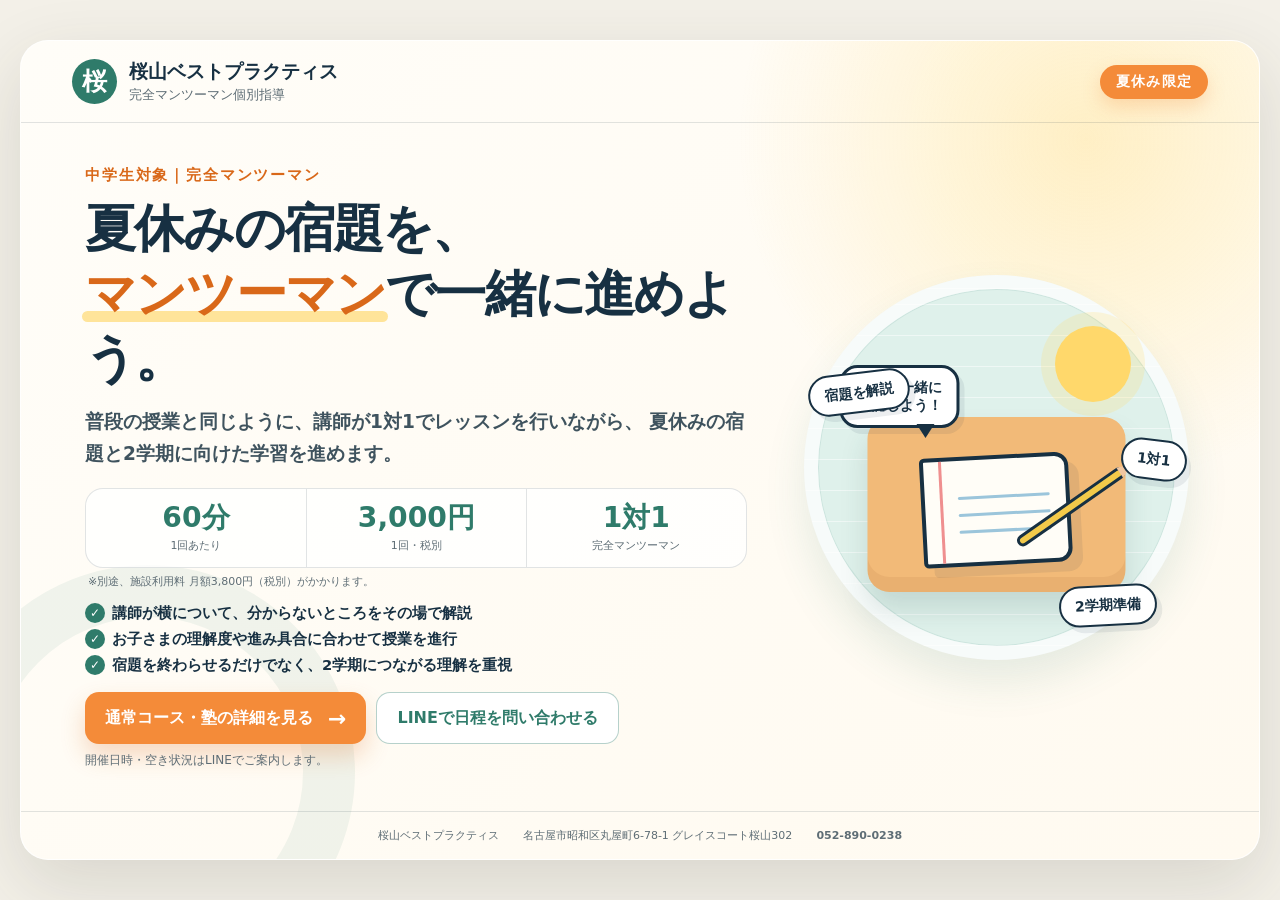
==== summer/index.html @ 12e280a7 "Add files via upload" ====
<!doctype html>
<html lang="ja">
<head>
  <meta charset="utf-8">
  <meta name="viewport" content="width=device-width, initial-scale=1, viewport-fit=cover">
  <meta name="description" content="桜山ベストプラクティスの中学生向け夏休みマンツーマン学習サポート。講師が1対1でレッスンを行いながら、夏休みの宿題と2学期の準備を進めます。">
  <title>夏休みマンツーマン学習サポート｜桜山ベストプラクティス</title>
  <link rel="stylesheet" href="./styles.css">
</head>
<body>
  <main class="summer-page">
    <section class="panel" aria-labelledby="summer-title">
      <header class="topbar">
        <a class="site-logo" href="https://sakurayama-bestpractice.com/" aria-label="桜山ベストプラクティス通常ページへ">
          <span class="site-logo__mark">桜</span>
          <span class="site-logo__text">
            <strong>桜山ベストプラクティス</strong>
            <small>完全マンツーマン個別指導</small>
          </span>
        </a>
        <span class="limited">夏休み限定</span>
      </header>

      <div class="content">
        <div class="copy">
          <p class="eyebrow">中学生対象｜完全マンツーマン</p>
          <h1 id="summer-title">
            夏休みの宿題を、<br>
            <em>マンツーマン</em>で一緒に進めよう。
          </h1>
          <p class="lead">
            普段の授業と同じように、講師が1対1でレッスンを行いながら、
            夏休みの宿題と2学期に向けた学習を進めます。
          </p>

          <div class="feature-row" aria-label="講座の概要">
            <div>
              <b>60分</b>
              <span>1回あたり</span>
            </div>
            <div>
              <b>3,000円</b>
              <span>1回・税別</span>
            </div>
            <div>
              <b>1対1</b>
              <span>完全マンツーマン</span>
            </div>
          </div>
          <p class="fee-note">※別途、施設利用料 月額3,800円（税別）がかかります。</p>

          <ul class="points">
            <li>講師が横について、分からないところをその場で解説</li>
            <li>お子さまの理解度や進み具合に合わせて授業を進行</li>
            <li>宿題を終わらせるだけでなく、2学期につながる理解を重視</li>
          </ul>

          <div class="actions">
            <a class="primary" href="https://sakurayama-bestpractice.com/">
              通常コース・塾の詳細を見る
              <span aria-hidden="true">→</span>
            </a>
            <a class="secondary" href="https://lin.ee/RKEljXL" target="_blank" rel="noopener noreferrer">
              LINEで日程を問い合わせる
            </a>
          </div>

          <p class="note">開催日時・空き状況はLINEでご案内します。</p>
        </div>

        <div class="visual" aria-hidden="true">
          <div class="sun"></div>
          <div class="lesson-card">
            <div class="teacher-bubble">ここを一緒に<br>確認しよう！</div>
            <div class="book">
              <span></span><span></span><span></span>
            </div>
            <div class="pencil"></div>
          </div>
          <div class="bubble bubble-a">宿題を解説</div>
          <div class="bubble bubble-b">1対1</div>
          <div class="bubble bubble-c">2学期準備</div>
        </div>
      </div>

      <footer class="footer">
        <span>桜山ベストプラクティス</span>
        <span>名古屋市昭和区丸屋町6-78-1 グレイスコート桜山302</span>
        <a href="tel:0528900238">052-890-0238</a>
      </footer>
    </section>
  </main>
</body>
</html>
---- summer/styles.css ----
* { box-sizing: border-box; }

:root {
  --ink: #173042;
  --muted: #5e6d75;
  --cream: #fffaf0;
  --orange: #f48b39;
  --orange-dark: #d96819;
  --yellow: #ffd86b;
  --green: #2f7b6a;
  --line: rgba(23, 48, 66, .13);
}

html, body {
  margin: 0;
  min-height: 100%;
  background: #f3f0e8;
  color: var(--ink);
  font-family: "Yu Gothic", "Hiragino Kaku Gothic ProN", "Noto Sans JP", system-ui, sans-serif;
}

body { min-height: 100svh; }
a { color: inherit; }

.summer-page {
  min-height: 100svh;
  padding: clamp(10px, 1.4vw, 22px);
  display: grid;
  place-items: center;
}

.panel {
  width: min(1240px, 100%);
  height: min(820px, calc(100svh - clamp(20px, 2.8vw, 44px)));
  min-height: 570px;
  border-radius: 28px;
  background:
    radial-gradient(circle at 86% 12%, rgba(255, 216, 107, .34), transparent 27%),
    linear-gradient(135deg, #fffdf8 0%, var(--cream) 100%);
  box-shadow: 0 24px 70px rgba(57, 54, 42, .14);
  border: 1px solid rgba(255,255,255,.9);
  overflow: hidden;
  display: grid;
  grid-template-rows: auto 1fr auto;
  position: relative;
}

.panel::before {
  content: "";
  position: absolute;
  left: -80px;
  bottom: -120px;
  width: 310px;
  height: 310px;
  border-radius: 50%;
  border: 52px solid rgba(47,123,106,.07);
  pointer-events: none;
}

.topbar {
  min-height: 80px;
  padding: 18px clamp(24px, 4vw, 58px);
  display: flex;
  align-items: center;
  justify-content: space-between;
  gap: 20px;
  border-bottom: 1px solid var(--line);
  position: relative;
  z-index: 2;
}

.site-logo {
  display: inline-flex;
  align-items: center;
  gap: 12px;
  text-decoration: none;
}

.site-logo__mark {
  display: grid;
  place-items: center;
  width: 45px;
  height: 45px;
  border-radius: 50%;
  background: var(--green);
  color: #fff;
  font-size: 25px;
  font-weight: 800;
  line-height: 1;
}

.site-logo__text {
  display: grid;
  line-height: 1.25;
}

.site-logo__text strong { font-size: clamp(15px, 1.5vw, 20px); }
.site-logo__text small { color: var(--muted); margin-top: 3px; }

.limited {
  padding: 8px 16px;
  border-radius: 999px;
  background: var(--orange);
  color: #fff;
  font-weight: 800;
  letter-spacing: .08em;
  font-size: 14px;
  box-shadow: 0 8px 18px rgba(244,139,57,.25);
}

.content {
  min-height: 0;
  display: grid;
  grid-template-columns: minmax(0, 1.25fr) minmax(330px, .75fr);
  align-items: center;
  gap: clamp(18px, 4vw, 68px);
  padding: clamp(18px, 3.2vw, 48px) clamp(24px, 5vw, 72px);
  position: relative;
  z-index: 1;
}

.copy { align-self: center; }

.eyebrow {
  margin: 0 0 10px;
  color: var(--orange-dark);
  font-weight: 800;
  letter-spacing: .12em;
  font-size: clamp(13px, 1.2vw, 16px);
}

h1 {
  margin: 0;
  font-size: clamp(34px, 4vw, 58px);
  line-height: 1.27;
  letter-spacing: -.035em;
}

h1 em {
  color: var(--orange-dark);
  font-style: normal;
  position: relative;
  white-space: nowrap;
}

h1 em::after {
  content: "";
  position: absolute;
  height: 11px;
  left: -3px;
  right: -3px;
  bottom: 1px;
  background: rgba(255,216,107,.66);
  border-radius: 999px;
  z-index: -1;
}

.lead {
  max-width: 720px;
  margin: 15px 0 17px;
  font-size: clamp(15px, 1.45vw, 19px);
  line-height: 1.75;
  color: #3f535e;
  font-weight: 600;
}

.feature-row {
  display: grid;
  grid-template-columns: repeat(3, minmax(0, 1fr));
  border: 1px solid var(--line);
  background: rgba(255,255,255,.76);
  border-radius: 18px;
  overflow: hidden;
  max-width: 700px;
}

.feature-row > div {
  min-height: 78px;
  padding: 12px 10px;
  display: grid;
  place-items: center;
  align-content: center;
  text-align: center;
}

.feature-row > div + div { border-left: 1px solid var(--line); }
.feature-row b { display: block; color: var(--green); font-size: clamp(20px, 2.2vw, 31px); line-height: 1.15; }
.feature-row span { margin-top: 4px; font-size: 11px; color: var(--muted); }

.fee-note {
  max-width: 700px;
  margin: 6px 3px 0;
  color: var(--muted);
  font-size: 11px;
  line-height: 1.45;
}

.points {
  margin: 15px 0 17px;
  padding: 0;
  list-style: none;
  display: grid;
  gap: 7px;
  font-size: clamp(13px, 1.15vw, 15px);
  font-weight: 650;
}

.points li { position: relative; padding-left: 27px; }
.points li::before {
  content: "✓";
  position: absolute;
  left: 0;
  top: -.1em;
  color: #fff;
  background: var(--green);
  width: 20px;
  height: 20px;
  border-radius: 50%;
  display: grid;
  place-items: center;
  font-size: 12px;
}

.actions { display: flex; flex-wrap: wrap; align-items: center; gap: 10px; }
.actions a {
  min-height: 52px;
  border-radius: 14px;
  padding: 0 20px;
  display: inline-flex;
  align-items: center;
  justify-content: center;
  gap: 15px;
  text-decoration: none;
  font-weight: 800;
  transition: transform .2s ease, box-shadow .2s ease;
}
.actions a:hover { transform: translateY(-2px); }
.primary { background: var(--orange); color: #fff; box-shadow: 0 12px 24px rgba(217,104,25,.24); }
.primary span { font-size: 22px; }
.secondary { background: #fff; border: 1px solid rgba(47,123,106,.35); color: var(--green); }
.note { margin: 8px 0 0; color: var(--muted); font-size: 12px; }

.visual {
  width: min(385px, 100%);
  aspect-ratio: 1 / 1;
  justify-self: center;
  position: relative;
  border-radius: 50%;
  background:
    repeating-linear-gradient(0deg, rgba(255,255,255,.5) 0, rgba(255,255,255,.5) 1px, transparent 1px, transparent 31px),
    #dff1eb;
  border: 14px solid rgba(255,255,255,.75);
  box-shadow: inset 0 0 0 1px rgba(47,123,106,.1), 0 22px 42px rgba(47,123,106,.12);
}

.sun { position: absolute; width: 76px; height: 76px; right: 44px; top: 37px; border-radius: 50%; background: var(--yellow); box-shadow: 0 0 0 14px rgba(255,216,107,.22); }

.lesson-card {
  position: absolute;
  left: 50%;
  bottom: 54px;
  width: 72%;
  height: 49%;
  transform: translateX(-50%);
  border-radius: 22px;
  background: #f2ba78;
  box-shadow: inset 0 -15px 0 rgba(158,92,44,.10), 0 18px 28px rgba(40,79,72,.15);
}

.book {
  position: absolute;
  width: 58%;
  height: 63%;
  left: 21%;
  top: 22%;
  background: #fffdf7;
  border: 4px solid var(--ink);
  transform: rotate(-3deg);
  border-radius: 5px 14px 14px 5px;
  padding: 22px 16px 10px;
  box-shadow: 10px 10px 0 rgba(23,48,66,.08);
}
.book::before { content: ""; position: absolute; left: 15px; top: 0; bottom: 0; width: 3px; background: #ef8f8f; }
.book span { display: block; height: 3px; margin: 14px 0 0 17px; border-radius: 999px; background: #9bc5db; }

.pencil {
  position: absolute;
  width: 50%;
  height: 12px;
  right: -4%;
  top: 48%;
  background: #f3ca4a;
  border: 3px solid var(--ink);
  border-radius: 999px;
  transform: rotate(-35deg);
}
.pencil::after { content: ""; position: absolute; right: -13px; top: -3px; border-top: 6px solid transparent; border-bottom: 6px solid transparent; border-left: 15px solid #f0c6a0; }

.teacher-bubble {
  position: absolute;
  left: -28px;
  top: -52px;
  padding: 10px 15px;
  border-radius: 18px;
  background: #fff;
  border: 3px solid var(--ink);
  font-weight: 800;
  font-size: 14px;
  line-height: 1.35;
  box-shadow: 5px 6px 0 rgba(23,48,66,.08);
}
.teacher-bubble::after { content: ""; position: absolute; right: 22px; bottom: -13px; border-top: 14px solid var(--ink); border-left: 9px solid transparent; border-right: 9px solid transparent; }

.bubble { position: absolute; padding: 9px 14px; background: #fff; border: 2px solid var(--ink); border-radius: 999px; font-weight: 800; font-size: clamp(12px, 1.1vw, 15px); box-shadow: 5px 6px 0 rgba(23,48,66,.08); }
.bubble-a { left: -10px; top: 83px; transform: rotate(-7deg); }
.bubble-b { right: -12px; top: 150px; transform: rotate(7deg); }
.bubble-c { right: 18px; bottom: 20px; transform: rotate(-3deg); }

.footer {
  min-height: 48px;
  padding: 10px clamp(24px, 4vw, 58px);
  display: flex;
  justify-content: center;
  flex-wrap: wrap;
  align-items: center;
  gap: 8px 24px;
  border-top: 1px solid var(--line);
  color: var(--muted);
  font-size: 11px;
  position: relative;
  z-index: 2;
}
.footer a { text-decoration: none; font-weight: 700; }

@media (min-width: 781px) and (max-height: 690px) {
  .panel { min-height: 540px; }
  .topbar { min-height: 64px; padding-top: 10px; padding-bottom: 10px; }
  .content { padding-top: 12px; padding-bottom: 12px; }
  h1 { font-size: clamp(31px, 3.4vw, 47px); }
  .lead { margin: 9px 0 10px; line-height: 1.5; }
  .feature-row > div { min-height: 60px; }
  .points { margin: 9px 0; gap: 4px; }
  .actions a { min-height: 44px; }
  .visual { width: min(305px, 100%); }
}

@media (max-width: 780px) {
  .summer-page { padding: 0; display: block; }
  .panel { width: 100%; height: 100svh; min-height: 620px; border-radius: 0; box-shadow: none; grid-template-rows: auto 1fr auto; }
  .topbar { min-height: 58px; padding: 9px 15px; }
  .site-logo { gap: 8px; }
  .site-logo__mark { width: 35px; height: 35px; font-size: 20px; }
  .site-logo__text strong { font-size: 13px; }
  .site-logo__text small { font-size: 9px; margin-top: 1px; }
  .limited { padding: 6px 10px; font-size: 11px; }
  .content { min-height: 0; display: block; padding: 11px 17px 8px; overflow: hidden; }
  .copy { height: 100%; display: flex; flex-direction: column; }
  .eyebrow { margin-bottom: 5px; font-size: 11px; }
  h1 { font-size: clamp(25px, 7.6vw, 35px); line-height: 1.2; }
  h1 br { display: none; }
  .lead { margin: 7px 0 8px; font-size: 12px; line-height: 1.47; }
  .feature-row { border-radius: 13px; }
  .feature-row > div { min-height: 53px; padding: 6px 4px; }
  .feature-row b { font-size: clamp(17px, 5vw, 22px); }
  .feature-row span { font-size: 9px; }
  .fee-note { margin-top: 4px; font-size: 9px; }
  .points { margin: 8px 0; gap: 4px; font-size: 10.5px; line-height: 1.35; }
  .points li { padding-left: 21px; }
  .points li::before { width: 16px; height: 16px; font-size: 9px; }
  .visual { display: none; }
  .actions { margin-top: auto; display: grid; grid-template-columns: 1fr; gap: 7px; }
  .actions a { min-height: 42px; padding: 0 12px; border-radius: 11px; font-size: 13px; }
  .secondary { min-height: 38px !important; }
  .note { margin-top: 4px; text-align: center; font-size: 9px; }
  .footer { min-height: 37px; padding: 6px 12px; gap: 2px 10px; font-size: 8px; }
  .footer span:nth-child(2) { display: none; }
}

@media (max-width: 380px), (max-height: 650px) and (max-width: 780px) {
  .panel { min-height: 560px; }
  .topbar { min-height: 52px; }
  .site-logo__mark { width: 31px; height: 31px; }
  .site-logo__text strong { font-size: 12px; }
  .site-logo__text small { font-size: 8px; }
  .content { padding-top: 7px; }
  h1 { font-size: 24px; }
  .lead { font-size: 10.5px; line-height: 1.35; }
  .feature-row > div { min-height: 47px; }
  .points { font-size: 9.5px; }
  .actions a { min-height: 37px; }
}
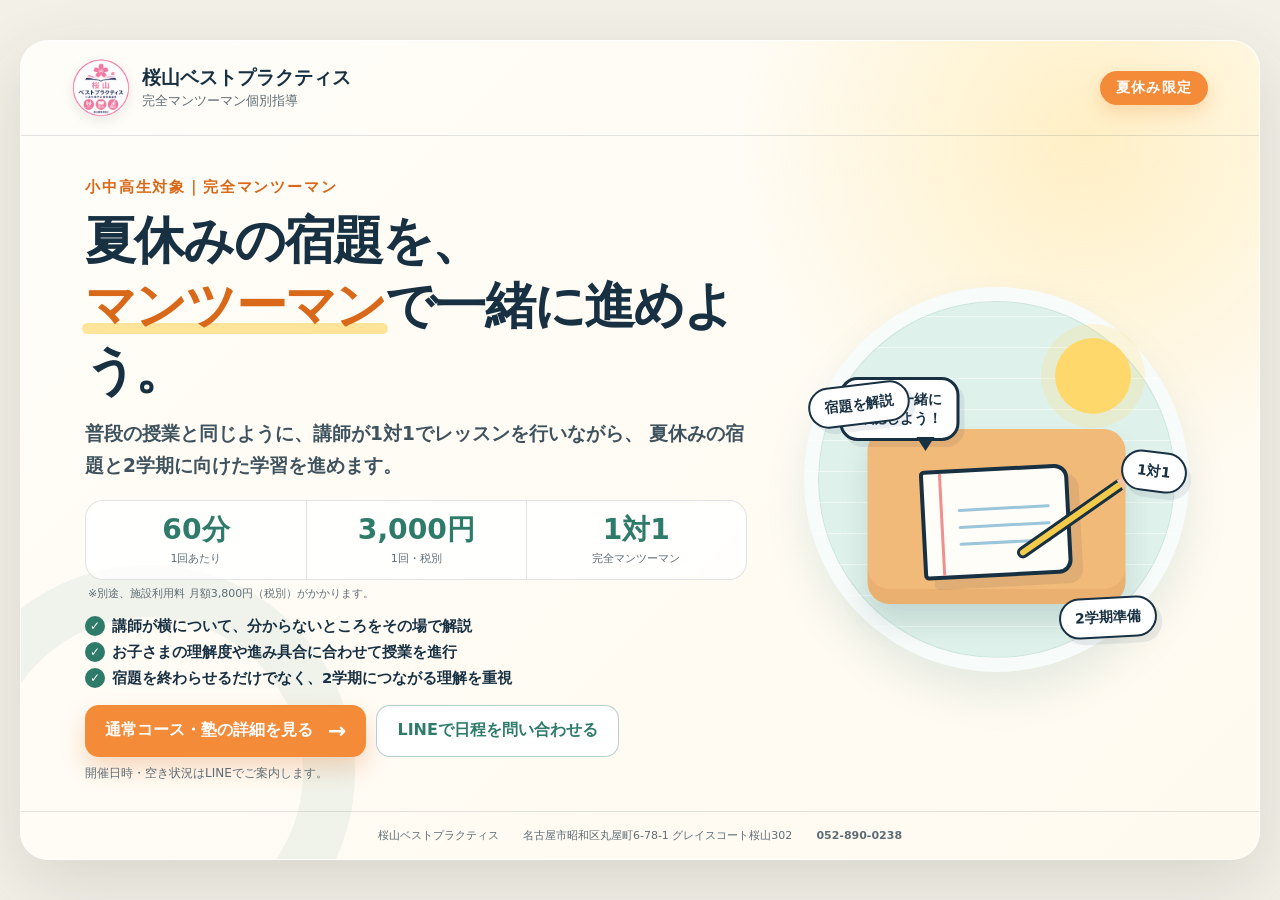
==== commit c6dc364f: "Add files via upload" ====
--- a/summer/index.html
+++ b/summer/index.html
@@ -3,7 +3,7 @@
 <head>
   <meta charset="utf-8">
   <meta name="viewport" content="width=device-width, initial-scale=1, viewport-fit=cover">
-  <meta name="description" content="桜山ベストプラクティスの中学生向け夏休みマンツーマン学習サポート。講師が1対1でレッスンを行いながら、夏休みの宿題と2学期の準備を進めます。">
+  <meta name="description" content="桜山ベストプラクティスの小中高生向け夏休みマンツーマン学習サポート。講師が1対1でレッスンを行いながら、夏休みの宿題と2学期の準備を進めます。">
   <title>夏休みマンツーマン学習サポート｜桜山ベストプラクティス</title>
   <link rel="stylesheet" href="./styles.css">
 </head>
@@ -12,7 +12,7 @@
     <section class="panel" aria-labelledby="summer-title">
       <header class="topbar">
         <a class="site-logo" href="https://sakurayama-bestpractice.com/" aria-label="桜山ベストプラクティス通常ページへ">
-          <span class="site-logo__mark">桜</span>
+          <img class="site-logo__image" src="./logo.png" alt="桜山ベストプラクティス ロゴ">
           <span class="site-logo__text">
             <strong>桜山ベストプラクティス</strong>
             <small>完全マンツーマン個別指導</small>
@@ -23,7 +23,7 @@
 
       <div class="content">
         <div class="copy">
-          <p class="eyebrow">中学生対象｜完全マンツーマン</p>
+          <p class="eyebrow">小中高生対象｜完全マンツーマン</p>
           <h1 id="summer-title">
             夏休みの宿題を、<br>
             <em>マンツーマン</em>で一緒に進めよう。
--- a/summer/styles.css
+++ b/summer/styles.css
@@ -76,17 +76,14 @@
   text-decoration: none;
 }
 
-.site-logo__mark {
-  display: grid;
-  place-items: center;
-  width: 45px;
-  height: 45px;
+.site-logo__image {
+  width: 58px;
+  height: 58px;
   border-radius: 50%;
-  background: var(--green);
-  color: #fff;
-  font-size: 25px;
-  font-weight: 800;
-  line-height: 1;
+  object-fit: cover;
+  flex: 0 0 auto;
+  box-shadow: 0 4px 12px rgba(0,0,0,.08);
+  background: #fff;
 }
 
 .site-logo__text {
@@ -349,7 +346,7 @@
   .panel { width: 100%; height: 100svh; min-height: 620px; border-radius: 0; box-shadow: none; grid-template-rows: auto 1fr auto; }
   .topbar { min-height: 58px; padding: 9px 15px; }
   .site-logo { gap: 8px; }
-  .site-logo__mark { width: 35px; height: 35px; font-size: 20px; }
+  .site-logo__image { width: 40px; height: 40px; }
   .site-logo__text strong { font-size: 13px; }
   .site-logo__text small { font-size: 9px; margin-top: 1px; }
   .limited { padding: 6px 10px; font-size: 11px; }
@@ -379,7 +376,7 @@
 @media (max-width: 380px), (max-height: 650px) and (max-width: 780px) {
   .panel { min-height: 560px; }
   .topbar { min-height: 52px; }
-  .site-logo__mark { width: 31px; height: 31px; }
+  .site-logo__image { width: 36px; height: 36px; }
   .site-logo__text strong { font-size: 12px; }
   .site-logo__text small { font-size: 8px; }
   .content { padding-top: 7px; }
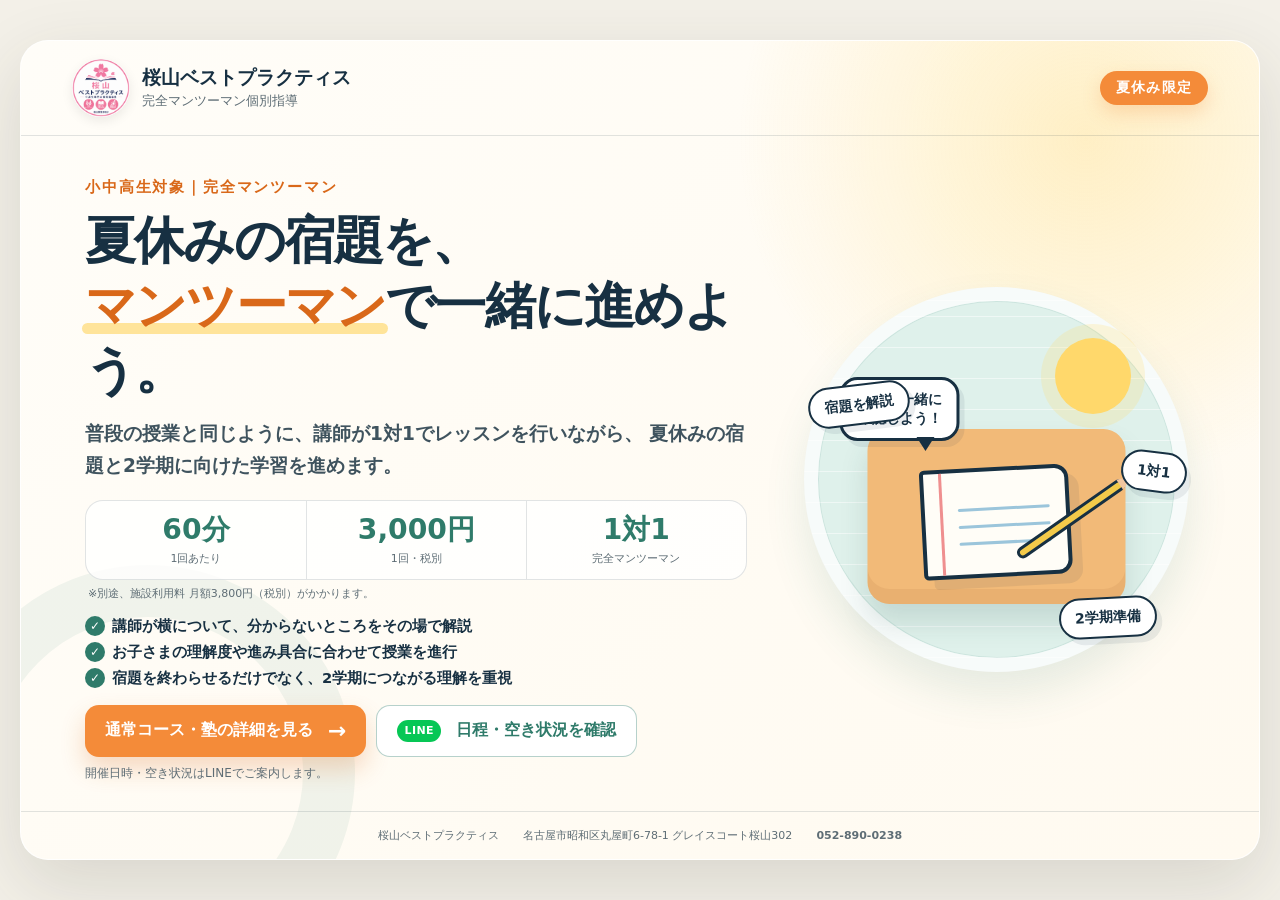
==== commit 5036104e: "Add files via upload" ====
--- a/summer/index.html
+++ b/summer/index.html
@@ -61,7 +61,8 @@
               <span aria-hidden="true">→</span>
             </a>
             <a class="secondary" href="https://lin.ee/RKEljXL" target="_blank" rel="noopener noreferrer">
-              LINEで日程を問い合わせる
+              <span class="line-chip">LINE</span>
+              <span>日程・空き状況を確認</span>
             </a>
           </div>
 
--- a/summer/styles.css
+++ b/summer/styles.css
@@ -235,6 +235,19 @@
 .primary { background: var(--orange); color: #fff; box-shadow: 0 12px 24px rgba(217,104,25,.24); }
 .primary span { font-size: 22px; }
 .secondary { background: #fff; border: 1px solid rgba(47,123,106,.35); color: var(--green); }
+.line-chip {
+  display: inline-grid;
+  place-items: center;
+  min-width: 42px;
+  min-height: 22px;
+  padding: 2px 7px;
+  border-radius: 999px;
+  background: #06c755;
+  color: #fff;
+  font-size: 11px;
+  font-weight: 900;
+  letter-spacing: .04em;
+}
 .note { margin: 8px 0 0; color: var(--muted); font-size: 12px; }
 
 .visual {
@@ -350,25 +363,59 @@
   .site-logo__text strong { font-size: 13px; }
   .site-logo__text small { font-size: 9px; margin-top: 1px; }
   .limited { padding: 6px 10px; font-size: 11px; }
-  .content { min-height: 0; display: block; padding: 11px 17px 8px; overflow: hidden; }
+  .content { min-height: 0; display: block; padding: 10px 17px 8px; overflow: hidden; }
   .copy { height: 100%; display: flex; flex-direction: column; }
-  .eyebrow { margin-bottom: 5px; font-size: 11px; }
-  h1 { font-size: clamp(25px, 7.6vw, 35px); line-height: 1.2; }
+  .eyebrow { order: 1; margin-bottom: 5px; font-size: 11px; }
+  h1 { order: 2; font-size: clamp(25px, 7.6vw, 35px); line-height: 1.2; }
   h1 br { display: none; }
-  .lead { margin: 7px 0 8px; font-size: 12px; line-height: 1.47; }
-  .feature-row { border-radius: 13px; }
+  .lead { order: 3; margin: 7px 0 8px; font-size: 12px; line-height: 1.47; }
+  .feature-row { order: 4; border-radius: 13px; }
   .feature-row > div { min-height: 53px; padding: 6px 4px; }
   .feature-row b { font-size: clamp(17px, 5vw, 22px); }
   .feature-row span { font-size: 9px; }
-  .fee-note { margin-top: 4px; font-size: 9px; }
-  .points { margin: 8px 0; gap: 4px; font-size: 10.5px; line-height: 1.35; }
+  .fee-note { order: 5; margin: 4px 0 0; font-size: 9px; }
+  .actions {
+    order: 6;
+    margin: 10px 0 0;
+    display: grid;
+    grid-template-columns: 1fr;
+    gap: 8px;
+  }
+  .actions a {
+    width: 100%;
+    padding: 0 14px;
+    border-radius: 13px;
+    font-size: 13px;
+  }
+  .actions .secondary {
+    order: -1;
+    min-height: 52px !important;
+    background: #06c755;
+    color: #fff;
+    border: 2px solid #06c755;
+    box-shadow: 0 10px 22px rgba(6,199,85,.26);
+    font-size: 14px;
+  }
+  .actions .secondary .line-chip {
+    background: #fff;
+    color: #06a847;
+    min-width: 46px;
+    min-height: 24px;
+    font-size: 11px;
+  }
+  .actions .primary {
+    min-height: 46px;
+    background: #fff;
+    color: var(--orange-dark);
+    border: 2px solid var(--orange);
+    box-shadow: 0 7px 16px rgba(217,104,25,.12);
+  }
+  .actions .primary span { font-size: 18px; }
+  .note { order: 7; margin: 4px 0 0; text-align: center; font-size: 9px; }
+  .points { order: 8; margin: 9px 0 0; gap: 4px; font-size: 10.5px; line-height: 1.35; }
   .points li { padding-left: 21px; }
   .points li::before { width: 16px; height: 16px; font-size: 9px; }
   .visual { display: none; }
-  .actions { margin-top: auto; display: grid; grid-template-columns: 1fr; gap: 7px; }
-  .actions a { min-height: 42px; padding: 0 12px; border-radius: 11px; font-size: 13px; }
-  .secondary { min-height: 38px !important; }
-  .note { margin-top: 4px; text-align: center; font-size: 9px; }
   .footer { min-height: 37px; padding: 6px 12px; gap: 2px 10px; font-size: 8px; }
   .footer span:nth-child(2) { display: none; }
 }
@@ -384,5 +431,7 @@
   .lead { font-size: 10.5px; line-height: 1.35; }
   .feature-row > div { min-height: 47px; }
   .points { font-size: 9.5px; }
-  .actions a { min-height: 37px; }
-}
+  .actions .secondary { min-height: 45px !important; }
+  .actions .primary { min-height: 40px; }
+  .points { font-size: 9px; margin-top: 6px; }
+}
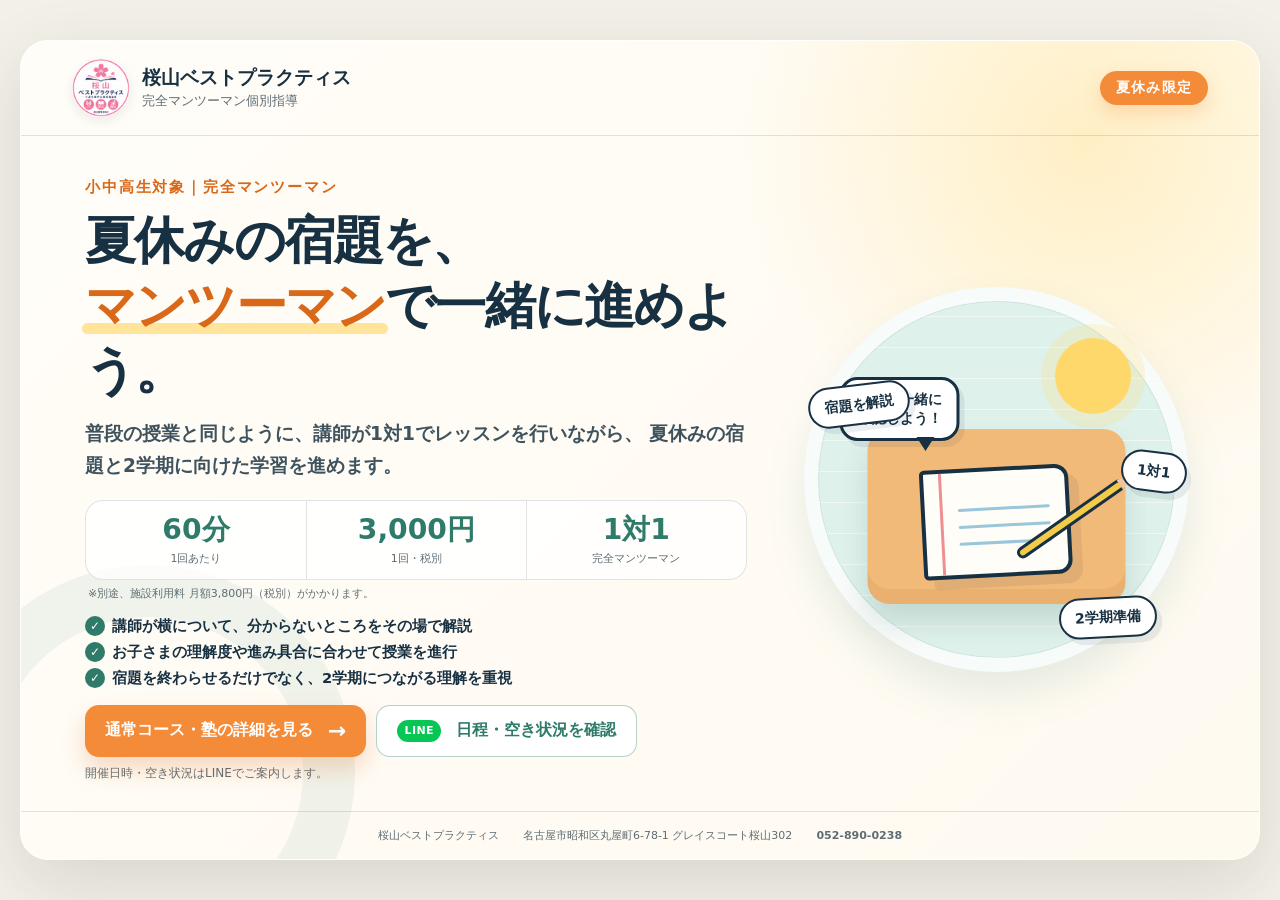
==== commit a3055ef1: "Add files via upload" ====
--- a/summer/index.html
+++ b/summer/index.html
@@ -6,6 +6,25 @@
   <meta name="description" content="桜山ベストプラクティスの小中高生向け夏休みマンツーマン学習サポート。講師が1対1でレッスンを行いながら、夏休みの宿題と2学期の準備を進めます。">
   <title>夏休みマンツーマン学習サポート｜桜山ベストプラクティス</title>
   <link rel="stylesheet" href="./styles.css">
+
+  <style>
+    /* Link click fix: keep real buttons/logos above decorative layers */
+    .site-logo,
+    .actions,
+    .actions a,
+    .primary,
+    .secondary,
+    .footer a {
+      position: relative;
+      z-index: 20;
+      pointer-events: auto;
+    }
+
+    .visual,
+    .visual * {
+      pointer-events: none;
+    }
+  </style>
 </head>
 <body>
   <main class="summer-page">
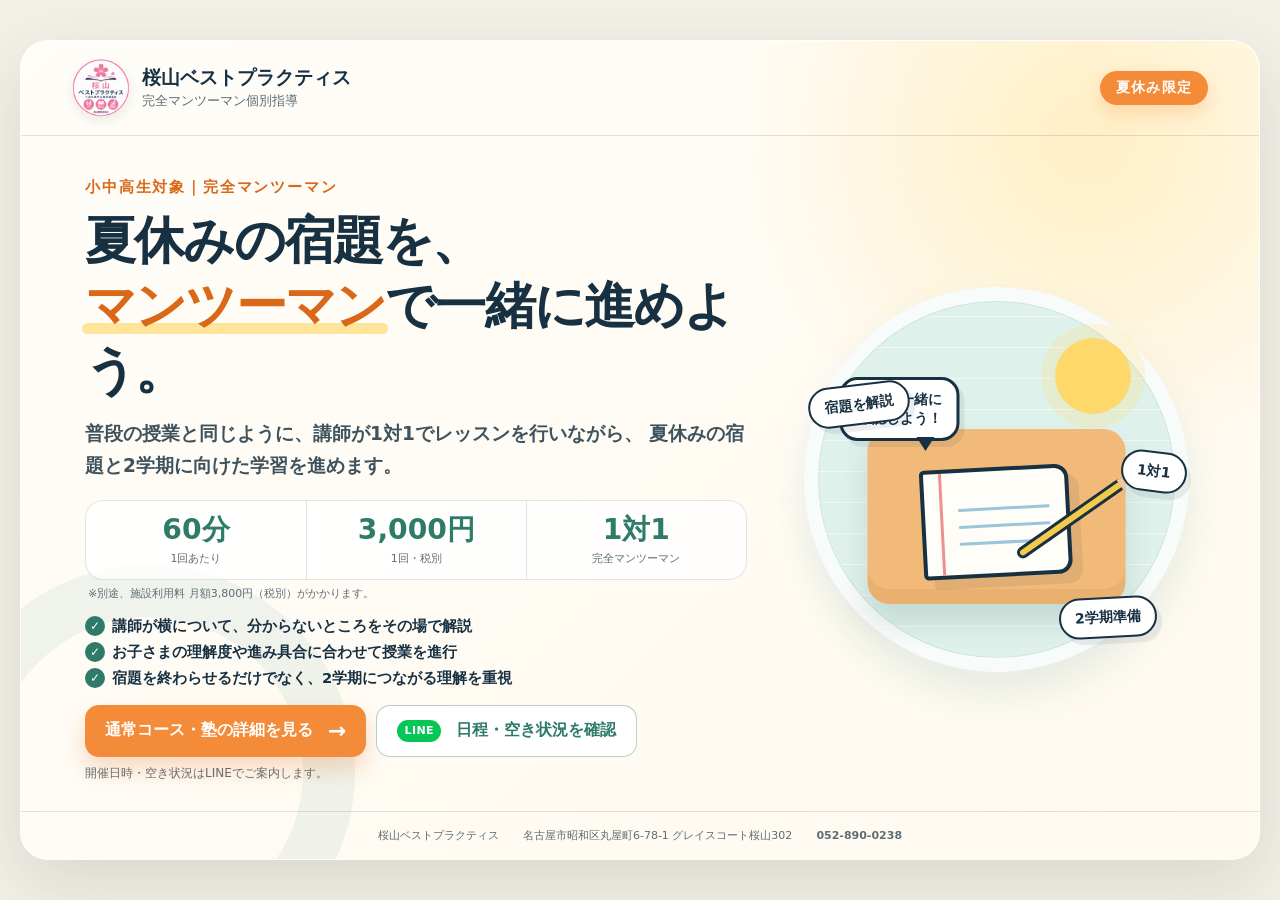
==== commit d82043df: "Add files via upload" ====
--- a/summer/index.html
+++ b/summer/index.html
@@ -8,21 +8,90 @@
   <link rel="stylesheet" href="./styles.css">
 
   <style>
-    /* Link click fix: keep real buttons/logos above decorative layers */
+    /* Tap fix: decorative layers must never block buttons */
+    .visual,
+    .visual *,
+    .sun,
+    .lesson-card,
+    .teacher-bubble,
+    .book,
+    .pencil,
+    .bubble,
+    .panel::before,
+    .panel::after,
+    .content::before,
+    .content::after {
+      pointer-events: none !important;
+    }
+
     .site-logo,
     .actions,
     .actions a,
     .primary,
     .secondary,
-    .footer a {
-      position: relative;
-      z-index: 20;
-      pointer-events: auto;
-    }
-
-    .visual,
-    .visual * {
-      pointer-events: none;
+    .footer a,
+    .summer-fixed-actions,
+    .summer-fixed-actions a {
+      position: relative !important;
+      z-index: 9999 !important;
+      pointer-events: auto !important;
+      touch-action: manipulation;
+      -webkit-tap-highlight-color: rgba(0,0,0,.08);
+    }
+
+    .summer-fixed-actions {
+      position: fixed !important;
+      left: 12px !important;
+      right: 12px !important;
+      bottom: max(12px, env(safe-area-inset-bottom)) !important;
+      display: grid !important;
+      grid-template-columns: 1fr 1fr !important;
+      gap: 10px !important;
+      padding: 10px !important;
+      border-radius: 18px !important;
+      background: rgba(255,255,255,.94) !important;
+      box-shadow: 0 10px 30px rgba(11,46,103,.18) !important;
+      backdrop-filter: blur(10px);
+    }
+
+    .summer-fixed-actions a {
+      display: grid !important;
+      place-items: center !important;
+      min-height: 48px !important;
+      padding: 10px 8px !important;
+      border-radius: 14px !important;
+      font-weight: 900 !important;
+      font-size: 14px !important;
+      line-height: 1.25 !important;
+      text-align: center !important;
+      text-decoration: none !important;
+    }
+
+    .summer-fixed-actions__normal {
+      color: #0b2e67 !important;
+      background: #fff !important;
+      border: 2px solid #0b2e67 !important;
+    }
+
+    .summer-fixed-actions__line {
+      color: #fff !important;
+      background: #06c755 !important;
+      border: 2px solid #06c755 !important;
+    }
+
+    @media (min-width: 761px) {
+      .summer-fixed-actions {
+        display: none !important;
+      }
+    }
+
+    @media (max-width: 760px) {
+      body {
+        padding-bottom: 94px !important;
+      }
+      .actions a {
+        min-height: 54px;
+      }
     }
   </style>
 </head>
@@ -75,11 +144,11 @@
           </ul>
 
           <div class="actions">
-            <a class="primary" href="https://sakurayama-bestpractice.com/">
+            <a id="normal-lp-link" class="primary" href="https://sakurayama-bestpractice.com/">
               通常コース・塾の詳細を見る
               <span aria-hidden="true">→</span>
             </a>
-            <a class="secondary" href="https://lin.ee/RKEljXL" target="_blank" rel="noopener noreferrer">
+            <a id="line-link" class="secondary" href="https://lin.ee/RKEljXL" target="_blank" rel="noopener noreferrer">
               <span class="line-chip">LINE</span>
               <span>日程・空き状況を確認</span>
             </a>
@@ -110,5 +179,37 @@
       </footer>
     </section>
   </main>
+
+  <script>
+    document.addEventListener('DOMContentLoaded', function () {
+      document.querySelectorAll('[data-force-url], #normal-lp-link, #line-link, .site-logo').forEach(function (el) {
+        var url = el.getAttribute('data-force-url') || el.getAttribute('href');
+        if (!url) return;
+
+        el.addEventListener('click', function (event) {
+          event.preventDefault();
+          event.stopPropagation();
+
+          if (url.indexOf('lin.ee') !== -1) {
+            window.open(url, '_blank', 'noopener');
+          } else {
+            window.location.href = url;
+          }
+        }, true);
+
+        el.addEventListener('touchend', function (event) {
+          event.preventDefault();
+          event.stopPropagation();
+
+          if (url.indexOf('lin.ee') !== -1) {
+            window.open(url, '_blank', 'noopener');
+          } else {
+            window.location.href = url;
+          }
+        }, true);
+      });
+    });
+  </script>
+
 </body>
 </html>
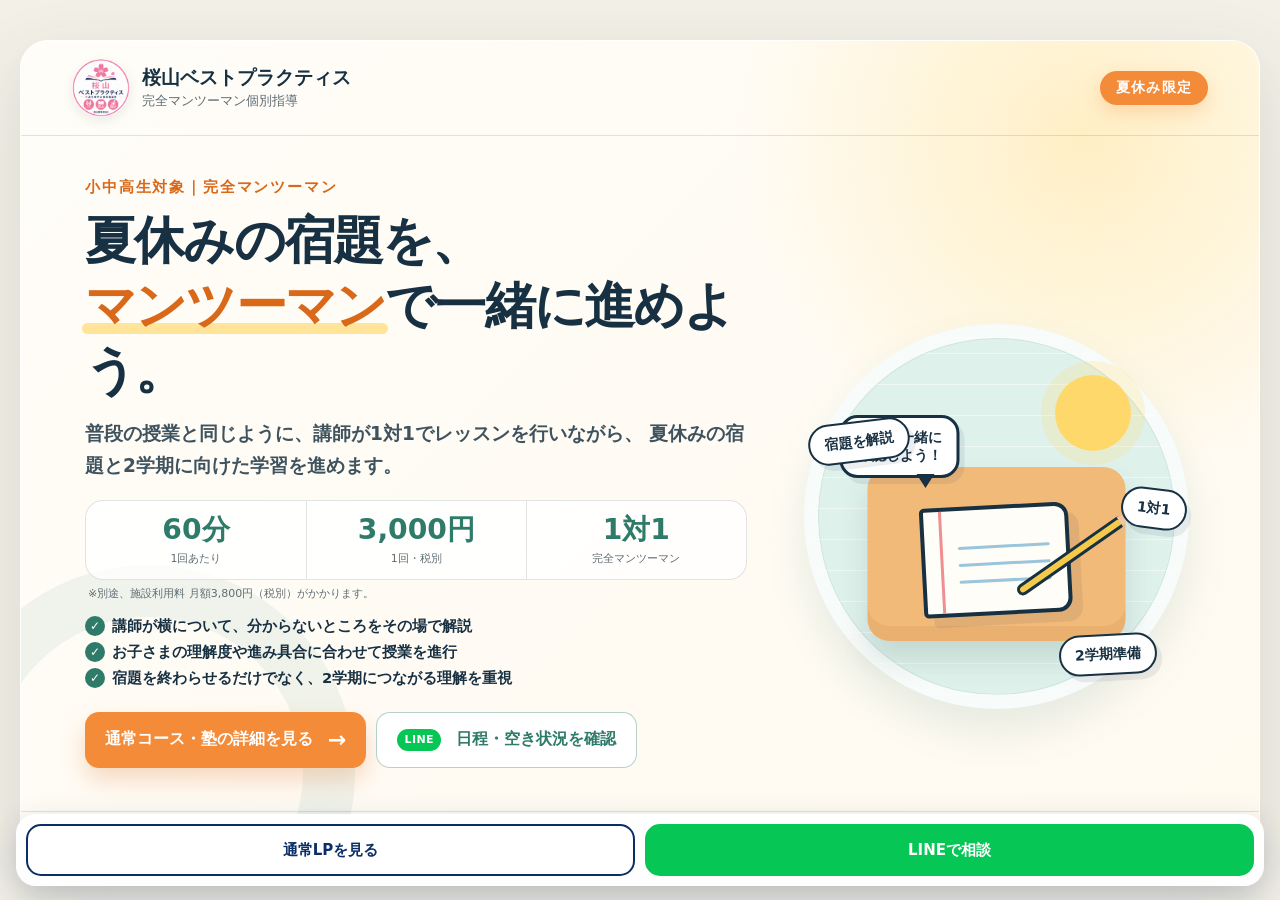
==== commit 4983c831: "Add files via upload" ====
--- a/summer/index.html
+++ b/summer/index.html
@@ -8,7 +8,13 @@
   <link rel="stylesheet" href="./styles.css">
 
   <style>
-    /* Tap fix: decorative layers must never block buttons */
+    /* Final tap fix */
+    html,
+    body {
+      max-width: 100%;
+      overflow-x: hidden;
+    }
+
     .visual,
     .visual *,
     .sun,
@@ -24,47 +30,65 @@
       pointer-events: none !important;
     }
 
-    .site-logo,
+    .topbar,
+    .content,
+    .copy,
     .actions,
     .actions a,
-    .primary,
-    .secondary,
+    .site-logo,
     .footer a,
     .summer-fixed-actions,
     .summer-fixed-actions a {
       position: relative !important;
-      z-index: 9999 !important;
+      z-index: 2147483000 !important;
       pointer-events: auto !important;
-      touch-action: manipulation;
-      -webkit-tap-highlight-color: rgba(0,0,0,.08);
+      touch-action: manipulation !important;
+      -webkit-tap-highlight-color: rgba(0,0,0,.12);
+    }
+
+    .actions {
+      margin-top: 24px !important;
+      margin-bottom: 72px !important;
+    }
+
+    .actions a {
+      cursor: pointer !important;
+      min-height: 56px !important;
+    }
+
+    .footer {
+      position: relative !important;
+      z-index: 1 !important;
+      pointer-events: auto !important;
     }
 
     .summer-fixed-actions {
       position: fixed !important;
-      left: 12px !important;
-      right: 12px !important;
-      bottom: max(12px, env(safe-area-inset-bottom)) !important;
+      left: 16px !important;
+      right: 16px !important;
+      bottom: max(14px, env(safe-area-inset-bottom)) !important;
       display: grid !important;
       grid-template-columns: 1fr 1fr !important;
       gap: 10px !important;
       padding: 10px !important;
-      border-radius: 18px !important;
-      background: rgba(255,255,255,.94) !important;
-      box-shadow: 0 10px 30px rgba(11,46,103,.18) !important;
-      backdrop-filter: blur(10px);
+      border-radius: 20px !important;
+      background: rgba(255,255,255,.96) !important;
+      box-shadow: 0 12px 34px rgba(15,46,75,.2) !important;
+      backdrop-filter: blur(12px);
     }
 
     .summer-fixed-actions a {
       display: grid !important;
       place-items: center !important;
-      min-height: 48px !important;
+      min-height: 52px !important;
       padding: 10px 8px !important;
-      border-radius: 14px !important;
+      border-radius: 15px !important;
       font-weight: 900 !important;
-      font-size: 14px !important;
+      font-size: 15px !important;
       line-height: 1.25 !important;
       text-align: center !important;
       text-decoration: none !important;
+      cursor: pointer !important;
     }
 
     .summer-fixed-actions__normal {
@@ -79,18 +103,19 @@
       border: 2px solid #06c755 !important;
     }
 
-    @media (min-width: 761px) {
-      .summer-fixed-actions {
-        display: none !important;
-      }
-    }
-
     @media (max-width: 760px) {
       body {
-        padding-bottom: 94px !important;
-      }
-      .actions a {
-        min-height: 54px;
+        padding-bottom: 96px !important;
+      }
+
+      .summer-fixed-actions {
+        left: 10px !important;
+        right: 10px !important;
+      }
+
+      .summer-fixed-actions a {
+        min-height: 50px !important;
+        font-size: 14px !important;
       }
     }
   </style>
@@ -99,7 +124,7 @@
   <main class="summer-page">
     <section class="panel" aria-labelledby="summer-title">
       <header class="topbar">
-        <a class="site-logo" href="https://sakurayama-bestpractice.com/" aria-label="桜山ベストプラクティス通常ページへ">
+        <a class="site-logo" href="https://sakurayama-bestpractice.com/" data-force-url="https://sakurayama-bestpractice.com/" aria-label="桜山ベストプラクティス通常ページへ">
           <img class="site-logo__image" src="./logo.png" alt="桜山ベストプラクティス ロゴ">
           <span class="site-logo__text">
             <strong>桜山ベストプラクティス</strong>
@@ -144,11 +169,11 @@
           </ul>
 
           <div class="actions">
-            <a id="normal-lp-link" class="primary" href="https://sakurayama-bestpractice.com/">
+            <a id="normal-lp-link" class="primary" href="https://sakurayama-bestpractice.com/" data-force-url="https://sakurayama-bestpractice.com/">
               通常コース・塾の詳細を見る
               <span aria-hidden="true">→</span>
             </a>
-            <a id="line-link" class="secondary" href="https://lin.ee/RKEljXL" target="_blank" rel="noopener noreferrer">
+            <a id="line-link" class="secondary" href="https://lin.ee/RKEljXL" target="_blank" rel="noopener noreferrer" data-force-url="https://lin.ee/RKEljXL">
               <span class="line-chip">LINE</span>
               <span>日程・空き状況を確認</span>
             </a>
@@ -180,35 +205,39 @@
     </section>
   </main>
 
+  <div class="summer-fixed-actions" aria-label="固定リンク">
+    <a class="summer-fixed-actions__normal" href="https://sakurayama-bestpractice.com/" data-force-url="https://sakurayama-bestpractice.com/">通常LPを見る</a>
+    <a class="summer-fixed-actions__line" href="https://lin.ee/RKEljXL" target="_blank" rel="noopener noreferrer" data-force-url="https://lin.ee/RKEljXL">LINEで相談</a>
+  </div>
+
+
   <script>
-    document.addEventListener('DOMContentLoaded', function () {
-      document.querySelectorAll('[data-force-url], #normal-lp-link, #line-link, .site-logo').forEach(function (el) {
-        var url = el.getAttribute('data-force-url') || el.getAttribute('href');
+    (function () {
+      function go(url) {
         if (!url) return;
-
-        el.addEventListener('click', function (event) {
-          event.preventDefault();
-          event.stopPropagation();
-
-          if (url.indexOf('lin.ee') !== -1) {
-            window.open(url, '_blank', 'noopener');
-          } else {
-            window.location.href = url;
-          }
-        }, true);
-
-        el.addEventListener('touchend', function (event) {
-          event.preventDefault();
-          event.stopPropagation();
-
-          if (url.indexOf('lin.ee') !== -1) {
-            window.open(url, '_blank', 'noopener');
-          } else {
-            window.location.href = url;
-          }
-        }, true);
+        if (url.indexOf('lin.ee') !== -1) {
+          window.open(url, '_blank', 'noopener');
+        } else {
+          window.location.assign(url);
+        }
+      }
+
+      document.addEventListener('DOMContentLoaded', function () {
+        document.querySelectorAll('[data-force-url]').forEach(function (el) {
+          var url = el.getAttribute('data-force-url') || el.getAttribute('href');
+          el.addEventListener('click', function (event) {
+            event.preventDefault();
+            event.stopPropagation();
+            go(url);
+          }, true);
+          el.addEventListener('touchend', function (event) {
+            event.preventDefault();
+            event.stopPropagation();
+            go(url);
+          }, true);
+        });
       });
-    });
+    })();
   </script>
 
 </body>
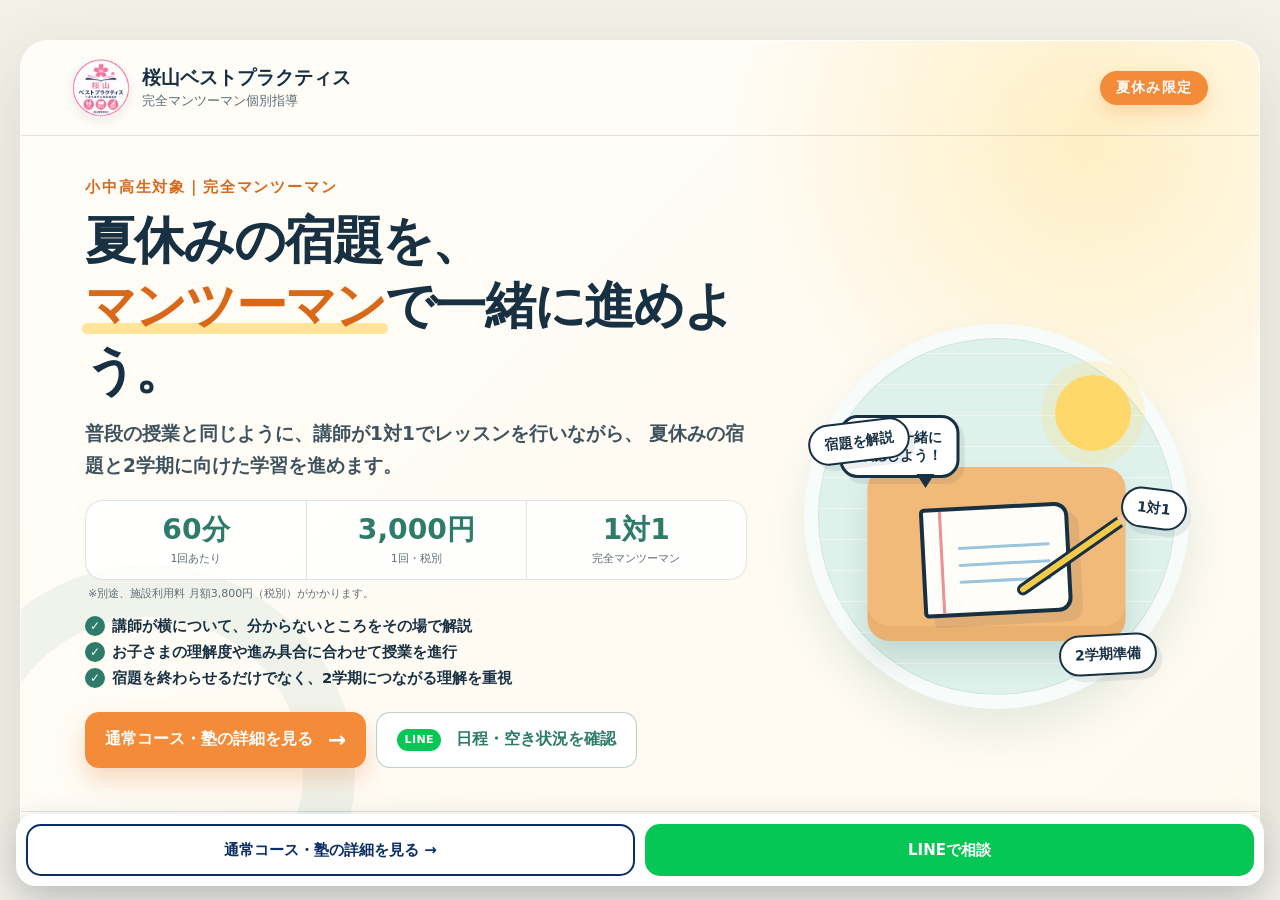
==== commit 432797a8: "Add files via upload" ====
--- a/summer/index.html
+++ b/summer/index.html
@@ -206,7 +206,7 @@
   </main>
 
   <div class="summer-fixed-actions" aria-label="固定リンク">
-    <a class="summer-fixed-actions__normal" href="https://sakurayama-bestpractice.com/" data-force-url="https://sakurayama-bestpractice.com/">通常LPを見る</a>
+    <a class="summer-fixed-actions__normal" href="https://sakurayama-bestpractice.com/" data-force-url="https://sakurayama-bestpractice.com/">通常コース・塾の詳細を見る →</a>
     <a class="summer-fixed-actions__line" href="https://lin.ee/RKEljXL" target="_blank" rel="noopener noreferrer" data-force-url="https://lin.ee/RKEljXL">LINEで相談</a>
   </div>
 
